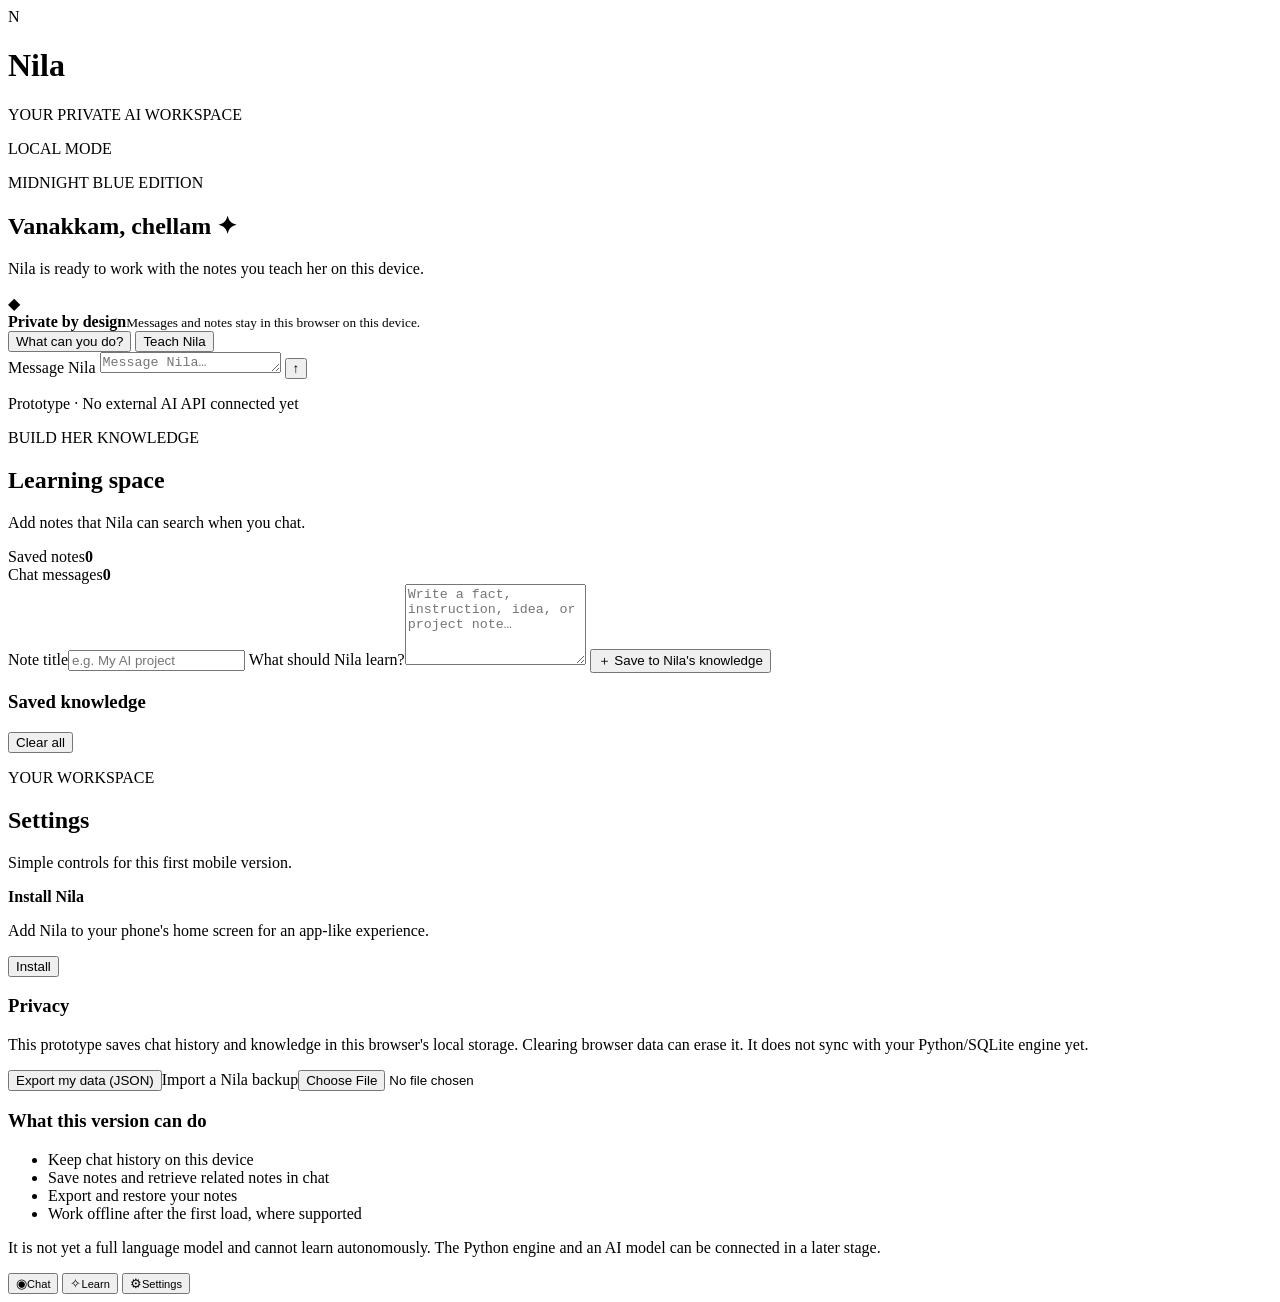
==== index.html @ b5b4643a "Add Nila mobile web app shell" ====
<!doctype html>
<html lang="en">
<head>
  <meta charset="utf-8">
  <meta name="viewport" content="width=device-width, initial-scale=1, viewport-fit=cover">
  <meta name="theme-color" content="#080d20">
  <meta name="description" content="Nila — a private, lightweight personal AI learning prototype.">
  <link rel="manifest" href="./manifest.webmanifest">
  <link rel="stylesheet" href="./styles.css">
  <title>Nila — Personal AI</title>
</head>
<body>
  <div class="app-shell">
    <header class="topbar">
      <div class="brand-mark" aria-hidden="true">N</div>
      <div class="brand-copy"><h1>Nila</h1><p>YOUR PRIVATE AI WORKSPACE</p></div>
      <span class="status"><i></i> LOCAL MODE</span>
    </header>
    <main>
      <section id="chat-view" class="view active" aria-label="Chat">
        <div class="welcome">
          <p class="eyebrow">MIDNIGHT BLUE EDITION</p>
          <h2>Vanakkam, chellam<span> ✦</span></h2>
          <p class="subcopy">Nila is ready to work with the notes you teach her on this device.</p>
          <div class="privacy-note"><span>◆</span><div><strong>Private by design</strong><small>Messages and notes stay in this browser on this device.</small></div></div>
        </div>
        <div id="messages" class="messages" aria-live="polite"></div>
        <div class="suggestions" id="suggestions">
          <button class="suggestion" data-prompt="What can you do right now?">What can you do?</button>
          <button class="suggestion" data-prompt="How do I teach you something new?">Teach Nila</button>
        </div>
        <form id="chat-form" class="composer">
          <label class="sr-only" for="chat-input">Message Nila</label>
          <textarea id="chat-input" rows="1" maxlength="3000" placeholder="Message Nila…" required></textarea>
          <button class="send-btn" type="submit" aria-label="Send message">↑</button>
        </form>
        <p class="composer-hint">Prototype · No external AI API connected yet</p>
      </section>
      <section id="learn-view" class="view" aria-label="Learning and memory">
        <div class="page-heading"><p class="eyebrow">BUILD HER KNOWLEDGE</p><h2>Learning space</h2><p class="subcopy">Add notes that Nila can search when you chat.</p></div>
        <div class="stats-grid">
          <article class="stat-card"><span>Saved notes</span><strong id="knowledge-count">0</strong></article>
          <article class="stat-card"><span>Chat messages</span><strong id="message-count">0</strong></article>
        </div>
        <form id="knowledge-form" class="panel">
          <label for="note-title">Note title</label><input id="note-title" maxlength="100" placeholder="e.g. My AI project" required>
          <label for="note-content">What should Nila learn?</label><textarea id="note-content" rows="5" maxlength="6000" placeholder="Write a fact, instruction, idea, or project note…" required></textarea>
          <button class="primary-btn" type="submit">＋ Save to Nila's knowledge</button>
        </form>
        <div class="section-row"><h3>Saved knowledge</h3><button id="clear-notes" class="text-btn" type="button">Clear all</button></div>
        <div id="knowledge-list" class="knowledge-list"></div>
      </section>
      <section id="settings-view" class="view" aria-label="Settings">
        <div class="page-heading"><p class="eyebrow">YOUR WORKSPACE</p><h2>Settings</h2><p class="subcopy">Simple controls for this first mobile version.</p></div>
        <article class="panel setting-row"><div><strong>Install Nila</strong><p>Add Nila to your phone's home screen for an app-like experience.</p></div><button id="install-btn" class="secondary-btn" type="button">Install</button></article>
        <article class="panel"><h3>Privacy</h3><p class="muted">This prototype saves chat history and knowledge in this browser's local storage. Clearing browser data can erase it. It does not sync with your Python/SQLite engine yet.</p><button id="export-btn" class="secondary-btn full" type="button">Export my data (JSON)</button><label class="import-label" for="import-file">Import a Nila backup</label><input id="import-file" type="file" accept="application/json">
        </article>
        <article class="panel"><h3>What this version can do</h3><ul class="feature-list"><li>Keep chat history on this device</li><li>Save notes and retrieve related notes in chat</li><li>Export and restore your notes</li><li>Work offline after the first load, where supported</li></ul><p class="muted">It is not yet a full language model and cannot learn autonomously. The Python engine and an AI model can be connected in a later stage.</p></article>
      </section>
    </main>
    <nav class="bottom-nav" aria-label="Main navigation">
      <button class="nav-item selected" data-view="chat-view"><span>◉</span><small>Chat</small></button>
      <button class="nav-item" data-view="learn-view"><span>✧</span><small>Learn</small></button>
      <button class="nav-item" data-view="settings-view"><span>⚙</span><small>Settings</small></button>
    </nav>
    <div id="toast" class="toast" role="status"></div>
  </div>
  <script src="./app.js" defer></script>
</body>
</html>
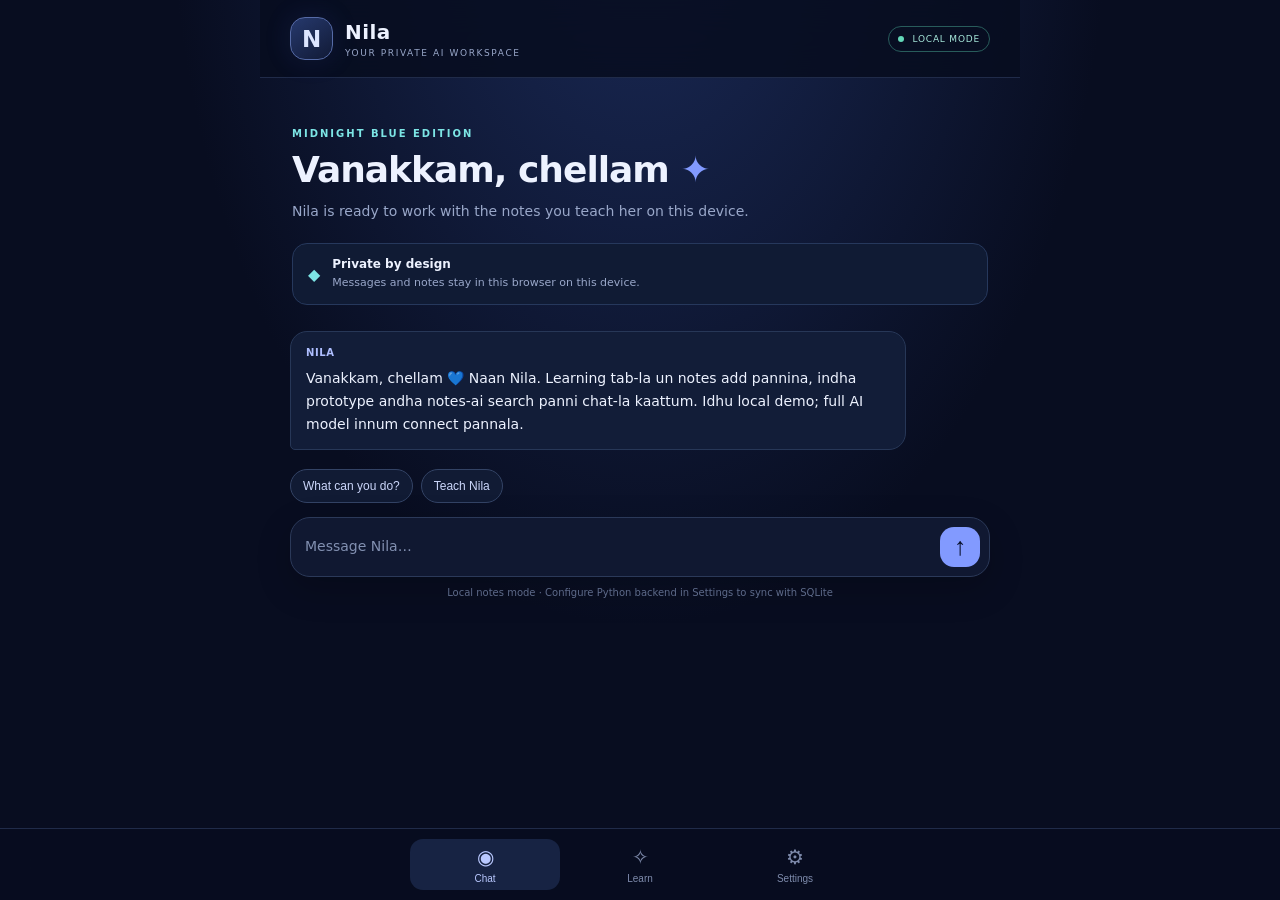
==== commit ea57d38b: "Add backend connection settings to Nila mobile app" ====
--- a/index.html
+++ b/index.html
@@ -34,7 +34,7 @@
           <textarea id="chat-input" rows="1" maxlength="3000" placeholder="Message Nila…" required></textarea>
           <button class="send-btn" type="submit" aria-label="Send message">↑</button>
         </form>
-        <p class="composer-hint">Prototype · No external AI API connected yet</p>
+        <p class="composer-hint" id="connection-hint">Local notes mode · Configure Python backend in Settings to sync with SQLite</p>
       </section>
       <section id="learn-view" class="view" aria-label="Learning and memory">
         <div class="page-heading"><p class="eyebrow">BUILD HER KNOWLEDGE</p><h2>Learning space</h2><p class="subcopy">Add notes that Nila can search when you chat.</p></div>
@@ -53,9 +53,17 @@
       <section id="settings-view" class="view" aria-label="Settings">
         <div class="page-heading"><p class="eyebrow">YOUR WORKSPACE</p><h2>Settings</h2><p class="subcopy">Simple controls for this first mobile version.</p></div>
         <article class="panel setting-row"><div><strong>Install Nila</strong><p>Add Nila to your phone's home screen for an app-like experience.</p></div><button id="install-btn" class="secondary-btn" type="button">Install</button></article>
-        <article class="panel"><h3>Privacy</h3><p class="muted">This prototype saves chat history and knowledge in this browser's local storage. Clearing browser data can erase it. It does not sync with your Python/SQLite engine yet.</p><button id="export-btn" class="secondary-btn full" type="button">Export my data (JSON)</button><label class="import-label" for="import-file">Import a Nila backup</label><input id="import-file" type="file" accept="application/json">
+        <form id="api-form" class="panel">
+          <h3>Python backend connection</h3><p class="muted">Connect this phone app to Nila's Python + SQLite engine hosted on a backend service.</p>
+          <label for="api-url">Backend HTTPS URL</label><input id="api-url" type="url" placeholder="https://your-nila-service.onrender.com" autocomplete="url">
+          <label for="api-token">Private access token</label><input id="api-token" type="password" maxlength="300" placeholder="Paste Render NILA_API_TOKEN" autocomplete="off">
+          <button class="primary-btn" type="submit">Save &amp; test connection</button>
+          <p id="api-status" class="muted" role="status">Not connected. Local mode is active.</p>
+          <p class="muted">Token is saved in this browser on this phone. Don't use this on a shared device or share the token. Never put it in GitHub code.</p>
+        </form>
+        <article class="panel"><h3>Privacy</h3><p class="muted">Chat history stays in this browser. Notes are local unless the Python backend is connected; when connected, newly added notes are also sent to its SQLite database.</p><button id="export-btn" class="secondary-btn full" type="button">Export my data (JSON)</button><label class="import-label" for="import-file">Import a Nila backup</label><input id="import-file" type="file" accept="application/json">
         </article>
-        <article class="panel"><h3>What this version can do</h3><ul class="feature-list"><li>Keep chat history on this device</li><li>Save notes and retrieve related notes in chat</li><li>Export and restore your notes</li><li>Work offline after the first load, where supported</li></ul><p class="muted">It is not yet a full language model and cannot learn autonomously. The Python engine and an AI model can be connected in a later stage.</p></article>
+        <article class="panel"><h3>What this version can do</h3><ul class="feature-list"><li>Keep chat history on this device</li><li>Save notes and retrieve related notes in chat</li><li>Export and restore your notes</li><li>Work offline after the first load, where supported</li><li>Optionally connect to the Python/SQLite retrieval backend</li></ul><p class="muted">This is still a retrieval-based foundation, not a full language model or autonomous learner. No external AI model is connected.</p></article>
       </section>
     </main>
     <nav class="bottom-nav" aria-label="Main navigation">
--- a/styles.css
+++ b/styles.css
@@ -0,0 +1 @@
+:root{color-scheme:dark;--bg:#080d20;--surface:#101831;--surface2:#151f3d;--line:#273454;--text:#edf2ff;--muted:#99a7c9;--blue:#829aff;--cyan:#7ce5e5;--radius:20px;font-family:Inter,ui-sans-serif,system-ui,-apple-system,BlinkMacSystemFont,"Segoe UI",sans-serif}*{box-sizing:border-box}body{margin:0;background:radial-gradient(ellipse at 50% -15%,#1b2b59 0,transparent 52%),var(--bg);color:var(--text);min-height:100dvh}.app-shell{max-width:760px;margin:0 auto;min-height:100dvh;padding-bottom:calc(82px + env(safe-area-inset-bottom))}.topbar{height:78px;display:flex;align-items:center;gap:12px;padding:14px 20px;border-bottom:1px solid #202b49;background:#080d20dd;position:sticky;top:0;z-index:4;backdrop-filter:blur(18px)}.brand-mark{width:43px;height:43px;display:grid;place-items:center;border:1px solid #566ba7;border-radius:15px;background:linear-gradient(145deg,#26396d,#111a36);font-size:23px;font-weight:800;color:#dce5ff;box-shadow:0 0 28px #526ad022}.brand-copy{flex:1}.brand-copy h1{font-size:20px;margin:0;letter-spacing:.4px}.brand-copy p{font-size:9px;letter-spacing:1.6px;color:var(--muted);margin:4px 0 0}.status{font-size:9px;letter-spacing:.8px;color:#a7e8db;border:1px solid #285c5b;border-radius:99px;padding:7px 9px}.status i{display:inline-block;width:6px;height:6px;border-radius:50%;background:#64d8b9;margin-right:5px}.view{display:none;padding:24px 18px 16px}.view.active{display:block}.welcome{padding:8px 2px 16px}.eyebrow{font-size:10px;letter-spacing:2px;color:var(--cyan);font-weight:700;margin:0 0 10px}.welcome h2,.page-heading h2{font-size:clamp(27px,7vw,36px);letter-spacing:-1px;margin:0 0 10px}.welcome h2 span{color:var(--blue)}.subcopy{color:var(--muted);font-size:14px;line-height:1.65;margin:0;max-width:540px}.privacy-note{display:flex;align-items:center;gap:12px;padding:13px 15px;background:#101b34;border:1px solid #26385c;border-radius:15px;margin-top:20px}.privacy-note>span{color:var(--cyan);font-size:16px}.privacy-note strong,.privacy-note small{display:block}.privacy-note strong{font-size:12px}.privacy-note small{font-size:11px;color:var(--muted);margin-top:4px;line-height:1.45}.messages{display:flex;flex-direction:column;gap:13px;padding:10px 0 15px}.message{max-width:88%;padding:13px 15px;border-radius:17px;font-size:14px;line-height:1.65;white-space:pre-wrap;overflow-wrap:anywhere}.message.assistant{align-self:flex-start;background:#121d38;border:1px solid #273757;border-bottom-left-radius:5px}.message.user{align-self:flex-end;background:linear-gradient(135deg,#354d8d,#253965);border:1px solid #4d649e;border-bottom-right-radius:5px}.message .who{display:block;font-size:10px;letter-spacing:.6px;font-weight:700;color:#aebeff;margin-bottom:5px}.message.user .who{color:#dbe4ff}.suggestions{display:flex;flex-wrap:wrap;gap:8px;margin:4px 0 14px}.suggestion,.secondary-btn{border:1px solid #334365;background:#111b34;color:#cbd6fa;border-radius:99px;padding:9px 12px;font-size:12px}.composer{position:sticky;bottom:calc(72px + env(safe-area-inset-bottom));display:flex;align-items:flex-end;gap:9px;padding:9px;background:#101831;border:1px solid #2b3959;border-radius:20px;box-shadow:0 12px 35px #0003}.composer textarea{flex:1;resize:none;max-height:140px;min-height:38px;border:0;outline:0;background:transparent;color:var(--text);padding:9px 5px;font:inherit;font-size:14px}.composer textarea::placeholder{color:#8290b1}.send-btn{width:40px;height:40px;flex-shrink:0;border:0;border-radius:14px;background:var(--blue);color:#08102a;font-size:25px;font-weight:700}.composer-hint{text-align:center;color:#667496;font-size:10px;margin:10px 0 0}.bottom-nav{position:fixed;z-index:5;bottom:0;left:0;right:0;display:flex;justify-content:center;gap:5px;padding:10px 16px calc(10px + env(safe-area-inset-bottom));background:#080d20ed;border-top:1px solid #202b49;backdrop-filter:blur(18px)}.nav-item{width:min(30%,150px);display:flex;flex-direction:column;align-items:center;gap:4px;border:0;background:transparent;color:#7e8bac;padding:6px;border-radius:13px}.nav-item span{font-size:20px}.nav-item small{font-size:10px}.nav-item.selected{background:#172343;color:#b9c8ff}.page-heading{margin:5px 0 22px}.stats-grid{display:grid;grid-template-columns:1fr 1fr;gap:11px;margin-bottom:15px}.stat-card,.panel{background:linear-gradient(145deg,#121d39,#0e162d);border:1px solid #273454;border-radius:var(--radius);padding:17px;margin-bottom:13px}.stat-card span{display:block;color:var(--muted);font-size:12px}.stat-card strong{display:block;font-size:29px;margin-top:8px}.panel label,.import-label{display:block;color:#c9d4f4;font-size:12px;font-weight:600;margin:12px 0 7px}.panel input:not([type=file]),.panel textarea{width:100%;border:1px solid #304064;background:#090f22;color:var(--text);padding:12px;border-radius:12px;font:inherit;font-size:14px;outline:none}.panel input:focus,.panel textarea:focus{border-color:var(--blue)}.primary-btn{width:100%;border:0;border-radius:12px;padding:13px;background:var(--blue);color:#09112a;font-weight:750;margin-top:13px}.section-row{display:flex;align-items:center;justify-content:space-between;margin:22px 2px 10px}.section-row h3,.panel h3{font-size:15px;margin:0}.text-btn{border:0;background:transparent;color:#9eb0ff;font-size:12px}.knowledge-card{background:#111a32;border:1px solid #263452;border-radius:15px;padding:14px;margin-bottom:9px}.knowledge-card h4{font-size:13px;margin:0 0 7px}.knowledge-card p{font-size:12px;line-height:1.6;color:#aab7d7;white-space:pre-wrap;overflow-wrap:anywhere;margin:0}.knowledge-card button{margin-top:10px;color:#f3a6b7;border:0;background:transparent;padding:0;font-size:11px}.empty{padding:22px;text-align:center;color:#7e8bad;border:1px dashed #2b3959;border-radius:15px;font-size:12px}.setting-row{display:flex;gap:15px;align-items:center;justify-content:space-between}.setting-row p,.muted{color:var(--muted);font-size:12px;line-height:1.7}.setting-row p{margin:7px 0 0}.secondary-btn{white-space:nowrap;cursor:pointer}.secondary-btn.full{width:100%;margin-top:8px}.feature-list{color:#bdc9e8;font-size:12px;line-height:2;padding-left:20px}.sr-only{position:absolute;width:1px;height:1px;padding:0;margin:-1px;overflow:hidden;clip:rect(0,0,0,0);white-space:nowrap;border:0}.toast{position:fixed;bottom:calc(92px + env(safe-area-inset-bottom));left:50%;transform:translate(-50%,12px);opacity:0;pointer-events:none;background:#dce5ff;color:#101831;padding:10px 15px;border-radius:99px;font-size:12px;z-index:10;transition:.2s;max-width:90%;text-align:center}.toast.show{opacity:1;transform:translate(-50%,0)}#import-file{width:100%;font-size:11px;color:var(--muted)}@media(min-width:600px){.view{padding:32px 30px}.topbar{padding-inline:30px}.welcome{padding-top:18px}.composer{bottom:90px}.messages{min-height:100px}}
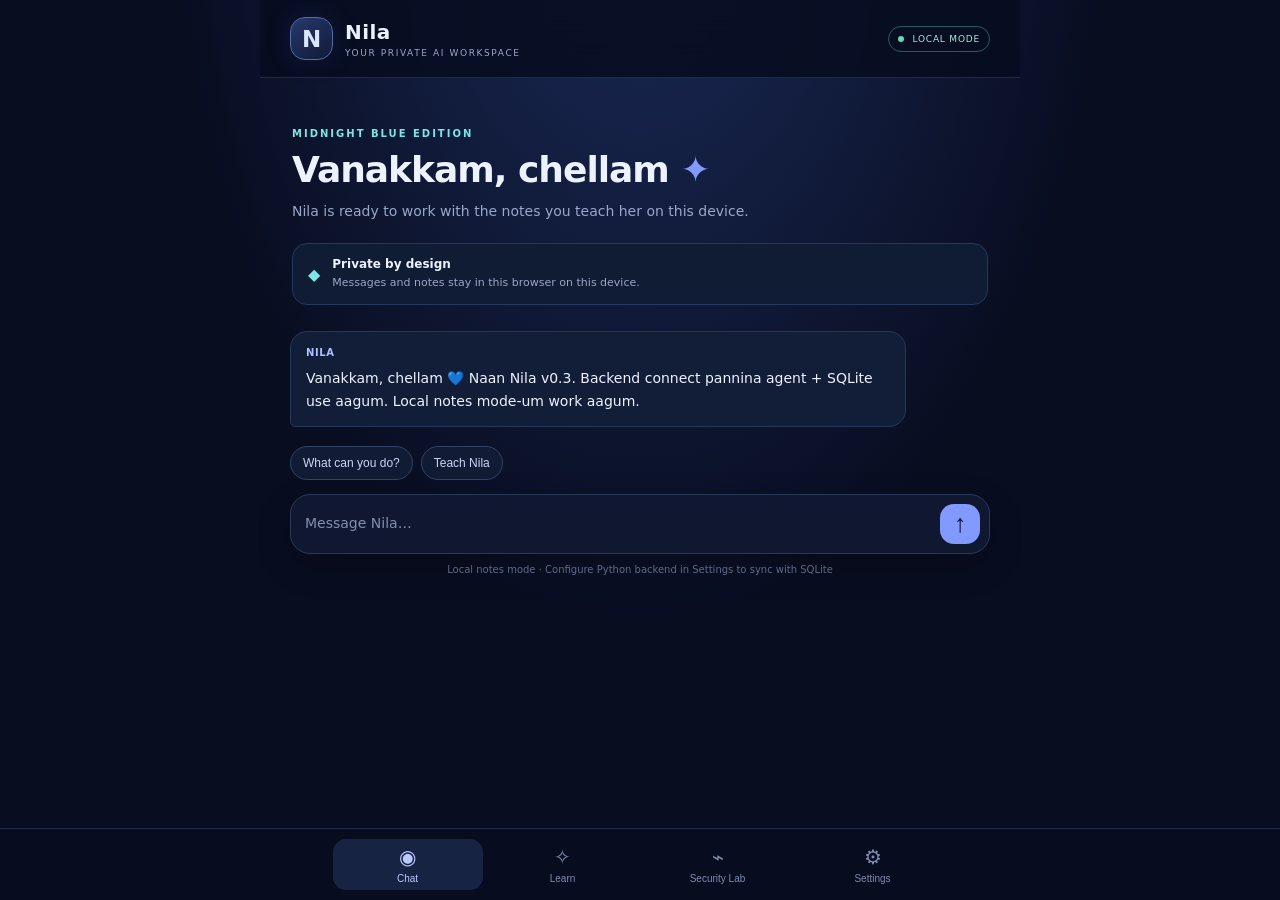
==== commit 7463f4cb: "Add ethical security lab view" ====
--- a/index.html
+++ b/index.html
@@ -16,6 +16,14 @@
       <div class="brand-copy"><h1>Nila</h1><p>YOUR PRIVATE AI WORKSPACE</p></div>
       <span class="status"><i></i> LOCAL MODE</span>
     </header>
+    <div id="update-banner" class="update-banner" hidden role="status" aria-live="polite">
+      <div class="update-copy">
+        <strong>Nila update available 💙</strong>
+        <p id="update-copy">A new version is ready.</p>
+      </div>
+      <button id="update-btn" class="primary-btn update-btn" type="button">Download update</button>
+      <button id="dismiss-update" class="text-btn update-dismiss" type="button" aria-label="Dismiss update">Not now</button>
+    </div>
     <main>
       <section id="chat-view" class="view active" aria-label="Chat">
         <div class="welcome">
@@ -50,6 +58,33 @@
         <div class="section-row"><h3>Saved knowledge</h3><button id="clear-notes" class="text-btn" type="button">Clear all</button></div>
         <div id="knowledge-list" class="knowledge-list"></div>
       </section>
+      <section id="security-view" class="view" aria-label="Ethical security lab">
+        <div class="page-heading"><p class="eyebrow">AUTHORIZED SECURITY RESEARCH</p><h2>Security Lab</h2><p class="subcopy">Learn advanced bug-hunting methodology and build a repeatable checklist for systems you own or are explicitly authorized to test.</p></div>
+        <article class="panel security-warning"><strong>Scope first, always</strong><p class="muted">This lab does not scan or send requests to the URL you enter. It creates a local testing plan only. Test only assets covered by written permission and the agreed scope.</p></article>
+        <form id="security-scope-form" class="panel">
+          <h3>Define your authorized target</h3>
+          <label for="security-target">Target URL or project name</label><input id="security-target" type="text" maxlength="300" placeholder="https://staging.example.com or My local lab" required>
+          <label for="security-scope">Permission / scope notes</label><textarea id="security-scope" rows="3" maxlength="1200" placeholder="I own this app; staging host only; no production data; testing window…"></textarea>
+          <label class="scope-check"><input id="security-authorized" type="checkbox" required> I own this target or have explicit permission to test it.</label>
+          <label class="scope-check"><input id="security-safe-mode" type="checkbox" checked> Keep this as a non-invasive checklist; no network requests or exploit execution.</label>
+          <button class="primary-btn" type="submit">Create testing checklist</button>
+          <p class="muted" id="security-scope-status" role="status">No target checklist created yet.</p>
+        </form>
+        <div class="section-row"><h3>Choose review areas</h3><span class="muted">OWASP-aligned</span></div>
+        <div id="security-topics" class="security-topics">
+          <label class="security-topic"><input type="checkbox" value="surface" checked><span><strong>Attack-surface inventory</strong><small>Hosts, routes, APIs, exposed files, technology inventory</small></span></label>
+          <label class="security-topic"><input type="checkbox" value="auth" checked><span><strong>Authentication &amp; sessions</strong><small>MFA, reset flows, cookies, session expiry, logout</small></span></label>
+          <label class="security-topic"><input type="checkbox" value="access" checked><span><strong>Authorization / IDOR</strong><small>Role matrix, object ownership, tenant isolation</small></span></label>
+          <label class="security-topic"><input type="checkbox" value="input" checked><span><strong>Input handling</strong><small>Validation, output encoding, injection-resistant design</small></span></label>
+          <label class="security-topic"><input type="checkbox" value="config" checked><span><strong>Configuration &amp; secrets</strong><small>Headers, TLS, debug mode, secret exposure</small></span></label>
+          <label class="security-topic"><input type="checkbox" value="api" checked><span><strong>API &amp; business logic</strong><small>Rate limits, schema validation, workflow abuse cases</small></span></label>
+          <label class="security-topic"><input type="checkbox" value="deps" checked><span><strong>Dependencies &amp; source review</strong><small>Known vulnerable packages, unsafe patterns, code review</small></span></label>
+          <label class="security-topic"><input type="checkbox" value="ai"><span><strong>AI / LLM application security</strong><small>Prompt injection, tool permissions, data leakage, evals</small></span></label>
+        </div>
+        <div class="section-row"><h3>Generated checklist</h3><button id="security-export" class="text-btn" type="button">Export report</button></div>
+        <div id="security-checklist" class="security-checklist"><div class="empty">Create a scoped checklist to start.</div></div>
+        <article class="panel"><h3>Learning path</h3><ol class="security-learning"><li>Threat model: assets, trust boundaries, entry points and impact.</li><li>Review source and dependencies before dynamic testing.</li><li>Test one hypothesis at a time in staging with test accounts and synthetic data.</li><li>Record evidence, impact, reproducible steps and remediation.</li><li>Retest the fix and add a regression test.</li></ol><p class="muted">Reference: <a href="https://owasp.org/projects/web-security-testing-guide" target="_blank" rel="noopener noreferrer">OWASP Web Security Testing Guide</a>.</p></article>
+      </section>
       <section id="settings-view" class="view" aria-label="Settings">
         <div class="page-heading"><p class="eyebrow">YOUR WORKSPACE</p><h2>Settings</h2><p class="subcopy">Simple controls for this first mobile version.</p></div>
         <article class="panel setting-row"><div><strong>Install Nila</strong><p>Add Nila to your phone's home screen for an app-like experience.</p></div><button id="install-btn" class="secondary-btn" type="button">Install</button></article>
@@ -69,10 +104,12 @@
     <nav class="bottom-nav" aria-label="Main navigation">
       <button class="nav-item selected" data-view="chat-view"><span>◉</span><small>Chat</small></button>
       <button class="nav-item" data-view="learn-view"><span>✧</span><small>Learn</small></button>
+      <button class="nav-item" data-view="security-view"><span>⌁</span><small>Security Lab</small></button>
       <button class="nav-item" data-view="settings-view"><span>⚙</span><small>Settings</small></button>
     </nav>
     <div id="toast" class="toast" role="status"></div>
   </div>
   <script src="./app.js" defer></script>
+  <script src="./security-lab.js" defer></script>
 </body>
 </html>
--- a/styles.css
+++ b/styles.css
@@ -1 +1,2 @@
-:root{color-scheme:dark;--bg:#080d20;--surface:#101831;--surface2:#151f3d;--line:#273454;--text:#edf2ff;--muted:#99a7c9;--blue:#829aff;--cyan:#7ce5e5;--radius:20px;font-family:Inter,ui-sans-serif,system-ui,-apple-system,BlinkMacSystemFont,"Segoe UI",sans-serif}*{box-sizing:border-box}body{margin:0;background:radial-gradient(ellipse at 50% -15%,#1b2b59 0,transparent 52%),var(--bg);color:var(--text);min-height:100dvh}.app-shell{max-width:760px;margin:0 auto;min-height:100dvh;padding-bottom:calc(82px + env(safe-area-inset-bottom))}.topbar{height:78px;display:flex;align-items:center;gap:12px;padding:14px 20px;border-bottom:1px solid #202b49;background:#080d20dd;position:sticky;top:0;z-index:4;backdrop-filter:blur(18px)}.brand-mark{width:43px;height:43px;display:grid;place-items:center;border:1px solid #566ba7;border-radius:15px;background:linear-gradient(145deg,#26396d,#111a36);font-size:23px;font-weight:800;color:#dce5ff;box-shadow:0 0 28px #526ad022}.brand-copy{flex:1}.brand-copy h1{font-size:20px;margin:0;letter-spacing:.4px}.brand-copy p{font-size:9px;letter-spacing:1.6px;color:var(--muted);margin:4px 0 0}.status{font-size:9px;letter-spacing:.8px;color:#a7e8db;border:1px solid #285c5b;border-radius:99px;padding:7px 9px}.status i{display:inline-block;width:6px;height:6px;border-radius:50%;background:#64d8b9;margin-right:5px}.view{display:none;padding:24px 18px 16px}.view.active{display:block}.welcome{padding:8px 2px 16px}.eyebrow{font-size:10px;letter-spacing:2px;color:var(--cyan);font-weight:700;margin:0 0 10px}.welcome h2,.page-heading h2{font-size:clamp(27px,7vw,36px);letter-spacing:-1px;margin:0 0 10px}.welcome h2 span{color:var(--blue)}.subcopy{color:var(--muted);font-size:14px;line-height:1.65;margin:0;max-width:540px}.privacy-note{display:flex;align-items:center;gap:12px;padding:13px 15px;background:#101b34;border:1px solid #26385c;border-radius:15px;margin-top:20px}.privacy-note>span{color:var(--cyan);font-size:16px}.privacy-note strong,.privacy-note small{display:block}.privacy-note strong{font-size:12px}.privacy-note small{font-size:11px;color:var(--muted);margin-top:4px;line-height:1.45}.messages{display:flex;flex-direction:column;gap:13px;padding:10px 0 15px}.message{max-width:88%;padding:13px 15px;border-radius:17px;font-size:14px;line-height:1.65;white-space:pre-wrap;overflow-wrap:anywhere}.message.assistant{align-self:flex-start;background:#121d38;border:1px solid #273757;border-bottom-left-radius:5px}.message.user{align-self:flex-end;background:linear-gradient(135deg,#354d8d,#253965);border:1px solid #4d649e;border-bottom-right-radius:5px}.message .who{display:block;font-size:10px;letter-spacing:.6px;font-weight:700;color:#aebeff;margin-bottom:5px}.message.user .who{color:#dbe4ff}.suggestions{display:flex;flex-wrap:wrap;gap:8px;margin:4px 0 14px}.suggestion,.secondary-btn{border:1px solid #334365;background:#111b34;color:#cbd6fa;border-radius:99px;padding:9px 12px;font-size:12px}.composer{position:sticky;bottom:calc(72px + env(safe-area-inset-bottom));display:flex;align-items:flex-end;gap:9px;padding:9px;background:#101831;border:1px solid #2b3959;border-radius:20px;box-shadow:0 12px 35px #0003}.composer textarea{flex:1;resize:none;max-height:140px;min-height:38px;border:0;outline:0;background:transparent;color:var(--text);padding:9px 5px;font:inherit;font-size:14px}.composer textarea::placeholder{color:#8290b1}.send-btn{width:40px;height:40px;flex-shrink:0;border:0;border-radius:14px;background:var(--blue);color:#08102a;font-size:25px;font-weight:700}.composer-hint{text-align:center;color:#667496;font-size:10px;margin:10px 0 0}.bottom-nav{position:fixed;z-index:5;bottom:0;left:0;right:0;display:flex;justify-content:center;gap:5px;padding:10px 16px calc(10px + env(safe-area-inset-bottom));background:#080d20ed;border-top:1px solid #202b49;backdrop-filter:blur(18px)}.nav-item{width:min(30%,150px);display:flex;flex-direction:column;align-items:center;gap:4px;border:0;background:transparent;color:#7e8bac;padding:6px;border-radius:13px}.nav-item span{font-size:20px}.nav-item small{font-size:10px}.nav-item.selected{background:#172343;color:#b9c8ff}.page-heading{margin:5px 0 22px}.stats-grid{display:grid;grid-template-columns:1fr 1fr;gap:11px;margin-bottom:15px}.stat-card,.panel{background:linear-gradient(145deg,#121d39,#0e162d);border:1px solid #273454;border-radius:var(--radius);padding:17px;margin-bottom:13px}.stat-card span{display:block;color:var(--muted);font-size:12px}.stat-card strong{display:block;font-size:29px;margin-top:8px}.panel label,.import-label{display:block;color:#c9d4f4;font-size:12px;font-weight:600;margin:12px 0 7px}.panel input:not([type=file]),.panel textarea{width:100%;border:1px solid #304064;background:#090f22;color:var(--text);padding:12px;border-radius:12px;font:inherit;font-size:14px;outline:none}.panel input:focus,.panel textarea:focus{border-color:var(--blue)}.primary-btn{width:100%;border:0;border-radius:12px;padding:13px;background:var(--blue);color:#09112a;font-weight:750;margin-top:13px}.section-row{display:flex;align-items:center;justify-content:space-between;margin:22px 2px 10px}.section-row h3,.panel h3{font-size:15px;margin:0}.text-btn{border:0;background:transparent;color:#9eb0ff;font-size:12px}.knowledge-card{background:#111a32;border:1px solid #263452;border-radius:15px;padding:14px;margin-bottom:9px}.knowledge-card h4{font-size:13px;margin:0 0 7px}.knowledge-card p{font-size:12px;line-height:1.6;color:#aab7d7;white-space:pre-wrap;overflow-wrap:anywhere;margin:0}.knowledge-card button{margin-top:10px;color:#f3a6b7;border:0;background:transparent;padding:0;font-size:11px}.empty{padding:22px;text-align:center;color:#7e8bad;border:1px dashed #2b3959;border-radius:15px;font-size:12px}.setting-row{display:flex;gap:15px;align-items:center;justify-content:space-between}.setting-row p,.muted{color:var(--muted);font-size:12px;line-height:1.7}.setting-row p{margin:7px 0 0}.secondary-btn{white-space:nowrap;cursor:pointer}.secondary-btn.full{width:100%;margin-top:8px}.feature-list{color:#bdc9e8;font-size:12px;line-height:2;padding-left:20px}.sr-only{position:absolute;width:1px;height:1px;padding:0;margin:-1px;overflow:hidden;clip:rect(0,0,0,0);white-space:nowrap;border:0}.toast{position:fixed;bottom:calc(92px + env(safe-area-inset-bottom));left:50%;transform:translate(-50%,12px);opacity:0;pointer-events:none;background:#dce5ff;color:#101831;padding:10px 15px;border-radius:99px;font-size:12px;z-index:10;transition:.2s;max-width:90%;text-align:center}.toast.show{opacity:1;transform:translate(-50%,0)}#import-file{width:100%;font-size:11px;color:var(--muted)}@media(min-width:600px){.view{padding:32px 30px}.topbar{padding-inline:30px}.welcome{padding-top:18px}.composer{bottom:90px}.messages{min-height:100px}}+:root{color-scheme:dark;--bg:#080d20;--surface:#101831;--surface2:#151f3d;--line:#273454;--text:#edf2ff;--muted:#99a7c9;--blue:#829aff;--cyan:#7ce5e5;--radius:20px;font-family:Inter,ui-sans-serif,system-ui,-apple-system,BlinkMacSystemFont,"Segoe UI",sans-serif}*{box-sizing:border-box}body{margin:0;background:radial-gradient(ellipse at 50% -15%,#1b2b59 0,transparent 52%),var(--bg);color:var(--text);min-height:100dvh}.app-shell{max-width:760px;margin:0 auto;min-height:100dvh;padding-bottom:calc(82px + env(safe-area-inset-bottom))}.topbar{height:78px;display:flex;align-items:center;gap:12px;padding:14px 20px;border-bottom:1px solid #202b49;background:#080d20dd;position:sticky;top:0;z-index:4;backdrop-filter:blur(18px)}.brand-mark{width:43px;height:43px;display:grid;place-items:center;border:1px solid #566ba7;border-radius:15px;background:linear-gradient(145deg,#26396d,#111a36);font-size:23px;font-weight:800;color:#dce5ff;box-shadow:0 0 28px #526ad022}.brand-copy{flex:1}.brand-copy h1{font-size:20px;margin:0;letter-spacing:.4px}.brand-copy p{font-size:9px;letter-spacing:1.6px;color:var(--muted);margin:4px 0 0}.status{font-size:9px;letter-spacing:.8px;color:#a7e8db;border:1px solid #285c5b;border-radius:99px;padding:7px 9px}.status i{display:inline-block;width:6px;height:6px;border-radius:50%;background:#64d8b9;margin-right:5px}.view{display:none;padding:24px 18px 16px}.view.active{display:block}.welcome{padding:8px 2px 16px}.eyebrow{font-size:10px;letter-spacing:2px;color:var(--cyan);font-weight:700;margin:0 0 10px}.welcome h2,.page-heading h2{font-size:clamp(27px,7vw,36px);letter-spacing:-1px;margin:0 0 10px}.welcome h2 span{color:var(--blue)}.subcopy{color:var(--muted);font-size:14px;line-height:1.65;margin:0;max-width:540px}.privacy-note{display:flex;align-items:center;gap:12px;padding:13px 15px;background:#101b34;border:1px solid #26385c;border-radius:15px;margin-top:20px}.privacy-note>span{color:var(--cyan);font-size:16px}.privacy-note strong,.privacy-note small{display:block}.privacy-note strong{font-size:12px}.privacy-note small{font-size:11px;color:var(--muted);margin-top:4px;line-height:1.45}.messages{display:flex;flex-direction:column;gap:13px;padding:10px 0 15px}.message{max-width:88%;padding:13px 15px;border-radius:17px;font-size:14px;line-height:1.65;white-space:pre-wrap;overflow-wrap:anywhere}.message.assistant{align-self:flex-start;background:#121d38;border:1px solid #273757;border-bottom-left-radius:5px}.message.user{align-self:flex-end;background:linear-gradient(135deg,#354d8d,#253965);border:1px solid #4d649e;border-bottom-right-radius:5px}.message .who{display:block;font-size:10px;letter-spacing:.6px;font-weight:700;color:#aebeff;margin-bottom:5px}.message.user .who{color:#dbe4ff}.suggestions{display:flex;flex-wrap:wrap;gap:8px;margin:4px 0 14px}.suggestion,.secondary-btn{border:1px solid #334365;background:#111b34;color:#cbd6fa;border-radius:99px;padding:9px 12px;font-size:12px}.composer{position:sticky;bottom:calc(72px + env(safe-area-inset-bottom));display:flex;align-items:flex-end;gap:9px;padding:9px;background:#101831;border:1px solid #2b3959;border-radius:20px;box-shadow:0 12px 35px #0003}.composer textarea{flex:1;resize:none;max-height:140px;min-height:38px;border:0;outline:0;background:transparent;color:var(--text);padding:9px 5px;font:inherit;font-size:14px}.composer textarea::placeholder{color:#8290b1}.send-btn{width:40px;height:40px;flex-shrink:0;border:0;border-radius:14px;background:var(--blue);color:#08102a;font-size:25px;font-weight:700}.composer-hint{text-align:center;color:#667496;font-size:10px;margin:10px 0 0}.bottom-nav{position:fixed;z-index:5;bottom:0;left:0;right:0;display:flex;justify-content:center;gap:5px;padding:10px 16px calc(10px + env(safe-area-inset-bottom));background:#080d20ed;border-top:1px solid #202b49;backdrop-filter:blur(18px)}.nav-item{width:min(30%,150px);display:flex;flex-direction:column;align-items:center;gap:4px;border:0;background:transparent;color:#7e8bac;padding:6px;border-radius:13px}.nav-item span{font-size:20px}.nav-item small{font-size:10px}.nav-item.selected{background:#172343;color:#b9c8ff}.page-heading{margin:5px 0 22px}.stats-grid{display:grid;grid-template-columns:1fr 1fr;gap:11px;margin-bottom:15px}.stat-card,.panel{background:linear-gradient(145deg,#121d39,#0e162d);border:1px solid #273454;border-radius:var(--radius);padding:17px;margin-bottom:13px}.stat-card span{display:block;color:var(--muted);font-size:12px}.stat-card strong{display:block;font-size:29px;margin-top:8px}.panel label,.import-label{display:block;color:#c9d4f4;font-size:12px;font-weight:600;margin:12px 0 7px}.panel input:not([type=file]),.panel textarea{width:100%;border:1px solid #304064;background:#090f22;color:var(--text);padding:12px;border-radius:12px;font:inherit;font-size:14px;outline:none}.panel input:focus,.panel textarea:focus{border-color:var(--blue)}.primary-btn{width:100%;border:0;border-radius:12px;padding:13px;background:var(--blue);color:#09112a;font-weight:750;margin-top:13px}.section-row{display:flex;align-items:center;justify-content:space-between;margin:22px 2px 10px}.section-row h3,.panel h3{font-size:15px;margin:0}.text-btn{border:0;background:transparent;color:#9eb0ff;font-size:12px}.knowledge-card{background:#111a32;border:1px solid #263452;border-radius:15px;padding:14px;margin-bottom:9px}.knowledge-card h4{font-size:13px;margin:0 0 7px}.knowledge-card p{font-size:12px;line-height:1.6;color:#aab7d7;white-space:pre-wrap;overflow-wrap:anywhere;margin:0}.knowledge-card button{margin-top:10px;color:#f3a6b7;border:0;background:transparent;padding:0;font-size:11px}.empty{padding:22px;text-align:center;color:#7e8bad;border:1px dashed #2b3959;border-radius:15px;font-size:12px}.setting-row{display:flex;gap:15px;align-items:center;justify-content:space-between}.setting-row p,.muted{color:var(--muted);font-size:12px;line-height:1.7}.setting-row p{margin:7px 0 0}.secondary-btn{white-space:nowrap;cursor:pointer}.secondary-btn.full{width:100%;margin-top:8px}.feature-list{color:#bdc9e8;font-size:12px;line-height:2;padding-left:20px}.sr-only{position:absolute;width:1px;height:1px;padding:0;margin:-1px;overflow:hidden;clip:rect(0,0,0,0);white-space:nowrap;border:0}.toast{position:fixed;bottom:calc(92px + env(safe-area-inset-bottom));left:50%;transform:translate(-50%,12px);opacity:0;pointer-events:none;background:#dce5ff;color:#101831;padding:10px 15px;border-radius:99px;font-size:12px;z-index:10;transition:.2s;max-width:90%;text-align:center}.toast.show{opacity:1;transform:translate(-50%,0)}#import-file{width:100%;font-size:11px;color:var(--muted)}@media(min-width:600px){.view{padding:32px 30px}.topbar{padding-inline:30px}.welcome{padding-top:18px}.composer{bottom:90px}.messages{min-height:100px}}
+.update-banner{position:relative;margin:12px 16px 0;padding:14px;background:linear-gradient(145deg,#1b2b52,#111b34);border:1px solid #7187d9;border-radius:16px;box-shadow:0 8px 24px #0003}.update-banner[hidden]{display:none}.update-copy strong{font-size:14px}.update-copy p{font-size:12px;line-height:1.5;color:var(--muted);margin:6px 0 10px}.update-btn{margin-top:0}.update-dismiss{display:block;margin:8px auto 0;padding:6px 12px}
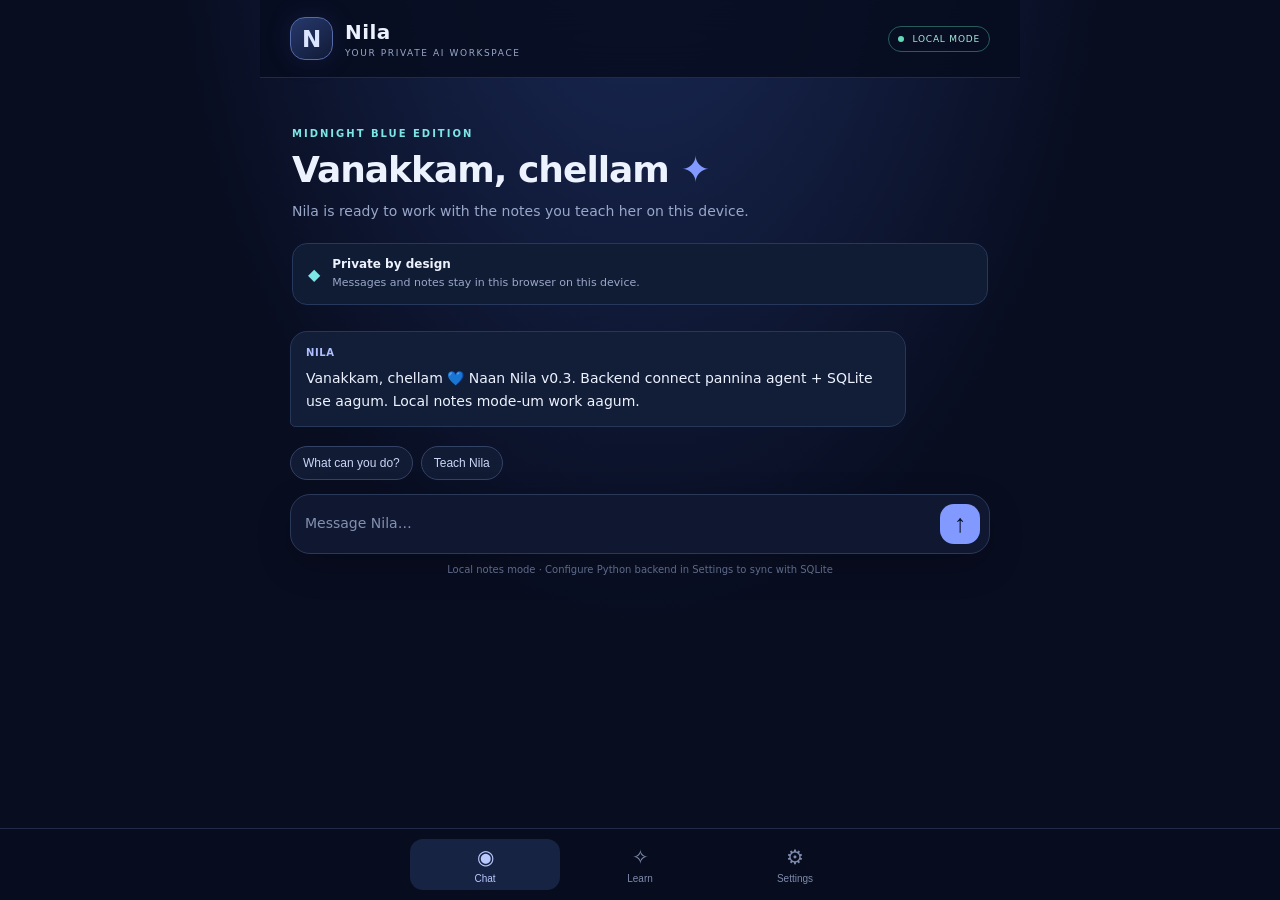
==== commit 56168254: "Add AI provider status panel to mobile settings" ====
--- a/index.html
+++ b/index.html
@@ -58,36 +58,16 @@
         <div class="section-row"><h3>Saved knowledge</h3><button id="clear-notes" class="text-btn" type="button">Clear all</button></div>
         <div id="knowledge-list" class="knowledge-list"></div>
       </section>
-      <section id="security-view" class="view" aria-label="Ethical security lab">
-        <div class="page-heading"><p class="eyebrow">AUTHORIZED SECURITY RESEARCH</p><h2>Security Lab</h2><p class="subcopy">Learn advanced bug-hunting methodology and build a repeatable checklist for systems you own or are explicitly authorized to test.</p></div>
-        <article class="panel security-warning"><strong>Scope first, always</strong><p class="muted">This lab does not scan or send requests to the URL you enter. It creates a local testing plan only. Test only assets covered by written permission and the agreed scope.</p></article>
-        <form id="security-scope-form" class="panel">
-          <h3>Define your authorized target</h3>
-          <label for="security-target">Target URL or project name</label><input id="security-target" type="text" maxlength="300" placeholder="https://staging.example.com or My local lab" required>
-          <label for="security-scope">Permission / scope notes</label><textarea id="security-scope" rows="3" maxlength="1200" placeholder="I own this app; staging host only; no production data; testing window…"></textarea>
-          <label class="scope-check"><input id="security-authorized" type="checkbox" required> I own this target or have explicit permission to test it.</label>
-          <label class="scope-check"><input id="security-safe-mode" type="checkbox" checked> Keep this as a non-invasive checklist; no network requests or exploit execution.</label>
-          <button class="primary-btn" type="submit">Create testing checklist</button>
-          <p class="muted" id="security-scope-status" role="status">No target checklist created yet.</p>
-        </form>
-        <div class="section-row"><h3>Choose review areas</h3><span class="muted">OWASP-aligned</span></div>
-        <div id="security-topics" class="security-topics">
-          <label class="security-topic"><input type="checkbox" value="surface" checked><span><strong>Attack-surface inventory</strong><small>Hosts, routes, APIs, exposed files, technology inventory</small></span></label>
-          <label class="security-topic"><input type="checkbox" value="auth" checked><span><strong>Authentication &amp; sessions</strong><small>MFA, reset flows, cookies, session expiry, logout</small></span></label>
-          <label class="security-topic"><input type="checkbox" value="access" checked><span><strong>Authorization / IDOR</strong><small>Role matrix, object ownership, tenant isolation</small></span></label>
-          <label class="security-topic"><input type="checkbox" value="input" checked><span><strong>Input handling</strong><small>Validation, output encoding, injection-resistant design</small></span></label>
-          <label class="security-topic"><input type="checkbox" value="config" checked><span><strong>Configuration &amp; secrets</strong><small>Headers, TLS, debug mode, secret exposure</small></span></label>
-          <label class="security-topic"><input type="checkbox" value="api" checked><span><strong>API &amp; business logic</strong><small>Rate limits, schema validation, workflow abuse cases</small></span></label>
-          <label class="security-topic"><input type="checkbox" value="deps" checked><span><strong>Dependencies &amp; source review</strong><small>Known vulnerable packages, unsafe patterns, code review</small></span></label>
-          <label class="security-topic"><input type="checkbox" value="ai"><span><strong>AI / LLM application security</strong><small>Prompt injection, tool permissions, data leakage, evals</small></span></label>
-        </div>
-        <div class="section-row"><h3>Generated checklist</h3><button id="security-export" class="text-btn" type="button">Export report</button></div>
-        <div id="security-checklist" class="security-checklist"><div class="empty">Create a scoped checklist to start.</div></div>
-        <article class="panel"><h3>Learning path</h3><ol class="security-learning"><li>Threat model: assets, trust boundaries, entry points and impact.</li><li>Review source and dependencies before dynamic testing.</li><li>Test one hypothesis at a time in staging with test accounts and synthetic data.</li><li>Record evidence, impact, reproducible steps and remediation.</li><li>Retest the fix and add a regression test.</li></ol><p class="muted">Reference: <a href="https://owasp.org/projects/web-security-testing-guide" target="_blank" rel="noopener noreferrer">OWASP Web Security Testing Guide</a>.</p></article>
-      </section>
       <section id="settings-view" class="view" aria-label="Settings">
         <div class="page-heading"><p class="eyebrow">YOUR WORKSPACE</p><h2>Settings</h2><p class="subcopy">Simple controls for this first mobile version.</p></div>
         <article class="panel setting-row"><div><strong>Install Nila</strong><p>Add Nila to your phone's home screen for an app-like experience.</p></div><button id="install-btn" class="secondary-btn" type="button">Install</button></article>
+        <article class="panel">
+          <h3>AI providers</h3>
+          <p class="muted">Groq and Gemini API keys stay on the private backend. Add them as Render environment secrets; Nila never stores provider keys in this phone browser.</p>
+          <div id="provider-status" class="muted">Connect the Python backend to check configured AI providers.</div>
+          <button id="refresh-providers" class="secondary-btn full" type="button">Refresh provider status</button>
+          <p class="muted">Normal chat uses the first configured provider. Council can ask all configured providers together.</p>
+        </article>
         <form id="api-form" class="panel">
           <h3>Python backend connection</h3><p class="muted">Connect this phone app to Nila's Python + SQLite engine hosted on a backend service.</p>
           <label for="api-url">Backend HTTPS URL</label><input id="api-url" type="url" placeholder="https://your-nila-service.onrender.com" autocomplete="url">
@@ -104,12 +84,10 @@
     <nav class="bottom-nav" aria-label="Main navigation">
       <button class="nav-item selected" data-view="chat-view"><span>◉</span><small>Chat</small></button>
       <button class="nav-item" data-view="learn-view"><span>✧</span><small>Learn</small></button>
-      <button class="nav-item" data-view="security-view"><span>⌁</span><small>Security Lab</small></button>
       <button class="nav-item" data-view="settings-view"><span>⚙</span><small>Settings</small></button>
     </nav>
     <div id="toast" class="toast" role="status"></div>
   </div>
   <script src="./app.js" defer></script>
-  <script src="./security-lab.js" defer></script>
 </body>
 </html>
--- a/styles.css
+++ b/styles.css
@@ -1,2 +1,6 @@
 :root{color-scheme:dark;--bg:#080d20;--surface:#101831;--surface2:#151f3d;--line:#273454;--text:#edf2ff;--muted:#99a7c9;--blue:#829aff;--cyan:#7ce5e5;--radius:20px;font-family:Inter,ui-sans-serif,system-ui,-apple-system,BlinkMacSystemFont,"Segoe UI",sans-serif}*{box-sizing:border-box}body{margin:0;background:radial-gradient(ellipse at 50% -15%,#1b2b59 0,transparent 52%),var(--bg);color:var(--text);min-height:100dvh}.app-shell{max-width:760px;margin:0 auto;min-height:100dvh;padding-bottom:calc(82px + env(safe-area-inset-bottom))}.topbar{height:78px;display:flex;align-items:center;gap:12px;padding:14px 20px;border-bottom:1px solid #202b49;background:#080d20dd;position:sticky;top:0;z-index:4;backdrop-filter:blur(18px)}.brand-mark{width:43px;height:43px;display:grid;place-items:center;border:1px solid #566ba7;border-radius:15px;background:linear-gradient(145deg,#26396d,#111a36);font-size:23px;font-weight:800;color:#dce5ff;box-shadow:0 0 28px #526ad022}.brand-copy{flex:1}.brand-copy h1{font-size:20px;margin:0;letter-spacing:.4px}.brand-copy p{font-size:9px;letter-spacing:1.6px;color:var(--muted);margin:4px 0 0}.status{font-size:9px;letter-spacing:.8px;color:#a7e8db;border:1px solid #285c5b;border-radius:99px;padding:7px 9px}.status i{display:inline-block;width:6px;height:6px;border-radius:50%;background:#64d8b9;margin-right:5px}.view{display:none;padding:24px 18px 16px}.view.active{display:block}.welcome{padding:8px 2px 16px}.eyebrow{font-size:10px;letter-spacing:2px;color:var(--cyan);font-weight:700;margin:0 0 10px}.welcome h2,.page-heading h2{font-size:clamp(27px,7vw,36px);letter-spacing:-1px;margin:0 0 10px}.welcome h2 span{color:var(--blue)}.subcopy{color:var(--muted);font-size:14px;line-height:1.65;margin:0;max-width:540px}.privacy-note{display:flex;align-items:center;gap:12px;padding:13px 15px;background:#101b34;border:1px solid #26385c;border-radius:15px;margin-top:20px}.privacy-note>span{color:var(--cyan);font-size:16px}.privacy-note strong,.privacy-note small{display:block}.privacy-note strong{font-size:12px}.privacy-note small{font-size:11px;color:var(--muted);margin-top:4px;line-height:1.45}.messages{display:flex;flex-direction:column;gap:13px;padding:10px 0 15px}.message{max-width:88%;padding:13px 15px;border-radius:17px;font-size:14px;line-height:1.65;white-space:pre-wrap;overflow-wrap:anywhere}.message.assistant{align-self:flex-start;background:#121d38;border:1px solid #273757;border-bottom-left-radius:5px}.message.user{align-self:flex-end;background:linear-gradient(135deg,#354d8d,#253965);border:1px solid #4d649e;border-bottom-right-radius:5px}.message .who{display:block;font-size:10px;letter-spacing:.6px;font-weight:700;color:#aebeff;margin-bottom:5px}.message.user .who{color:#dbe4ff}.suggestions{display:flex;flex-wrap:wrap;gap:8px;margin:4px 0 14px}.suggestion,.secondary-btn{border:1px solid #334365;background:#111b34;color:#cbd6fa;border-radius:99px;padding:9px 12px;font-size:12px}.composer{position:sticky;bottom:calc(72px + env(safe-area-inset-bottom));display:flex;align-items:flex-end;gap:9px;padding:9px;background:#101831;border:1px solid #2b3959;border-radius:20px;box-shadow:0 12px 35px #0003}.composer textarea{flex:1;resize:none;max-height:140px;min-height:38px;border:0;outline:0;background:transparent;color:var(--text);padding:9px 5px;font:inherit;font-size:14px}.composer textarea::placeholder{color:#8290b1}.send-btn{width:40px;height:40px;flex-shrink:0;border:0;border-radius:14px;background:var(--blue);color:#08102a;font-size:25px;font-weight:700}.composer-hint{text-align:center;color:#667496;font-size:10px;margin:10px 0 0}.bottom-nav{position:fixed;z-index:5;bottom:0;left:0;right:0;display:flex;justify-content:center;gap:5px;padding:10px 16px calc(10px + env(safe-area-inset-bottom));background:#080d20ed;border-top:1px solid #202b49;backdrop-filter:blur(18px)}.nav-item{width:min(30%,150px);display:flex;flex-direction:column;align-items:center;gap:4px;border:0;background:transparent;color:#7e8bac;padding:6px;border-radius:13px}.nav-item span{font-size:20px}.nav-item small{font-size:10px}.nav-item.selected{background:#172343;color:#b9c8ff}.page-heading{margin:5px 0 22px}.stats-grid{display:grid;grid-template-columns:1fr 1fr;gap:11px;margin-bottom:15px}.stat-card,.panel{background:linear-gradient(145deg,#121d39,#0e162d);border:1px solid #273454;border-radius:var(--radius);padding:17px;margin-bottom:13px}.stat-card span{display:block;color:var(--muted);font-size:12px}.stat-card strong{display:block;font-size:29px;margin-top:8px}.panel label,.import-label{display:block;color:#c9d4f4;font-size:12px;font-weight:600;margin:12px 0 7px}.panel input:not([type=file]),.panel textarea{width:100%;border:1px solid #304064;background:#090f22;color:var(--text);padding:12px;border-radius:12px;font:inherit;font-size:14px;outline:none}.panel input:focus,.panel textarea:focus{border-color:var(--blue)}.primary-btn{width:100%;border:0;border-radius:12px;padding:13px;background:var(--blue);color:#09112a;font-weight:750;margin-top:13px}.section-row{display:flex;align-items:center;justify-content:space-between;margin:22px 2px 10px}.section-row h3,.panel h3{font-size:15px;margin:0}.text-btn{border:0;background:transparent;color:#9eb0ff;font-size:12px}.knowledge-card{background:#111a32;border:1px solid #263452;border-radius:15px;padding:14px;margin-bottom:9px}.knowledge-card h4{font-size:13px;margin:0 0 7px}.knowledge-card p{font-size:12px;line-height:1.6;color:#aab7d7;white-space:pre-wrap;overflow-wrap:anywhere;margin:0}.knowledge-card button{margin-top:10px;color:#f3a6b7;border:0;background:transparent;padding:0;font-size:11px}.empty{padding:22px;text-align:center;color:#7e8bad;border:1px dashed #2b3959;border-radius:15px;font-size:12px}.setting-row{display:flex;gap:15px;align-items:center;justify-content:space-between}.setting-row p,.muted{color:var(--muted);font-size:12px;line-height:1.7}.setting-row p{margin:7px 0 0}.secondary-btn{white-space:nowrap;cursor:pointer}.secondary-btn.full{width:100%;margin-top:8px}.feature-list{color:#bdc9e8;font-size:12px;line-height:2;padding-left:20px}.sr-only{position:absolute;width:1px;height:1px;padding:0;margin:-1px;overflow:hidden;clip:rect(0,0,0,0);white-space:nowrap;border:0}.toast{position:fixed;bottom:calc(92px + env(safe-area-inset-bottom));left:50%;transform:translate(-50%,12px);opacity:0;pointer-events:none;background:#dce5ff;color:#101831;padding:10px 15px;border-radius:99px;font-size:12px;z-index:10;transition:.2s;max-width:90%;text-align:center}.toast.show{opacity:1;transform:translate(-50%,0)}#import-file{width:100%;font-size:11px;color:var(--muted)}@media(min-width:600px){.view{padding:32px 30px}.topbar{padding-inline:30px}.welcome{padding-top:18px}.composer{bottom:90px}.messages{min-height:100px}}
 .update-banner{position:relative;margin:12px 16px 0;padding:14px;background:linear-gradient(145deg,#1b2b52,#111b34);border:1px solid #7187d9;border-radius:16px;box-shadow:0 8px 24px #0003}.update-banner[hidden]{display:none}.update-copy strong{font-size:14px}.update-copy p{font-size:12px;line-height:1.5;color:var(--muted);margin:6px 0 10px}.update-btn{margin-top:0}.update-dismiss{display:block;margin:8px auto 0;padding:6px 12px}
+
+
+/* Ethical Security Lab */
+.security-warning{border-color:#7b6338;background:linear-gradient(145deg,#2b2418,#121a2e)}.security-warning strong{font-size:14px;color:#f2d59a}.security-warning p{margin-bottom:0}.scope-check{display:flex!important;align-items:flex-start;gap:9px;line-height:1.5;font-weight:500!important}.scope-check input,.security-topic input{width:auto!important;margin:2px 0 0;accent-color:var(--blue);flex-shrink:0}.security-topics{display:grid;gap:9px;margin-bottom:18px}.security-topic{display:flex;align-items:flex-start;gap:11px;padding:14px;background:#111a32;border:1px solid #263452;border-radius:14px}.security-topic strong,.security-topic small{display:block}.security-topic strong{font-size:12px}.security-topic small{font-size:11px;color:var(--muted);line-height:1.5;margin-top:5px}.security-checklist{display:grid;gap:9px}.security-check-item{display:flex;gap:10px;align-items:flex-start;padding:13px;background:#111a32;border:1px solid #263452;border-radius:13px}.security-check-item input{margin-top:3px;accent-color:var(--blue);flex-shrink:0}.security-check-item strong{font-size:12px}.security-check-item p{font-size:11px;color:var(--muted);line-height:1.6;margin:5px 0 0}.security-tag{display:inline-block;font-size:9px;letter-spacing:.5px;text-transform:uppercase;color:#b8c7ff;border:1px solid #3a4b7b;border-radius:99px;padding:4px 7px;margin-top:7px}.security-learning{padding-left:20px;color:#bdc9e8;font-size:12px;line-height:1.9}.panel a{color:#aabaff}.security-progress{font-size:11px;color:var(--cyan);margin:8px 0 12px}
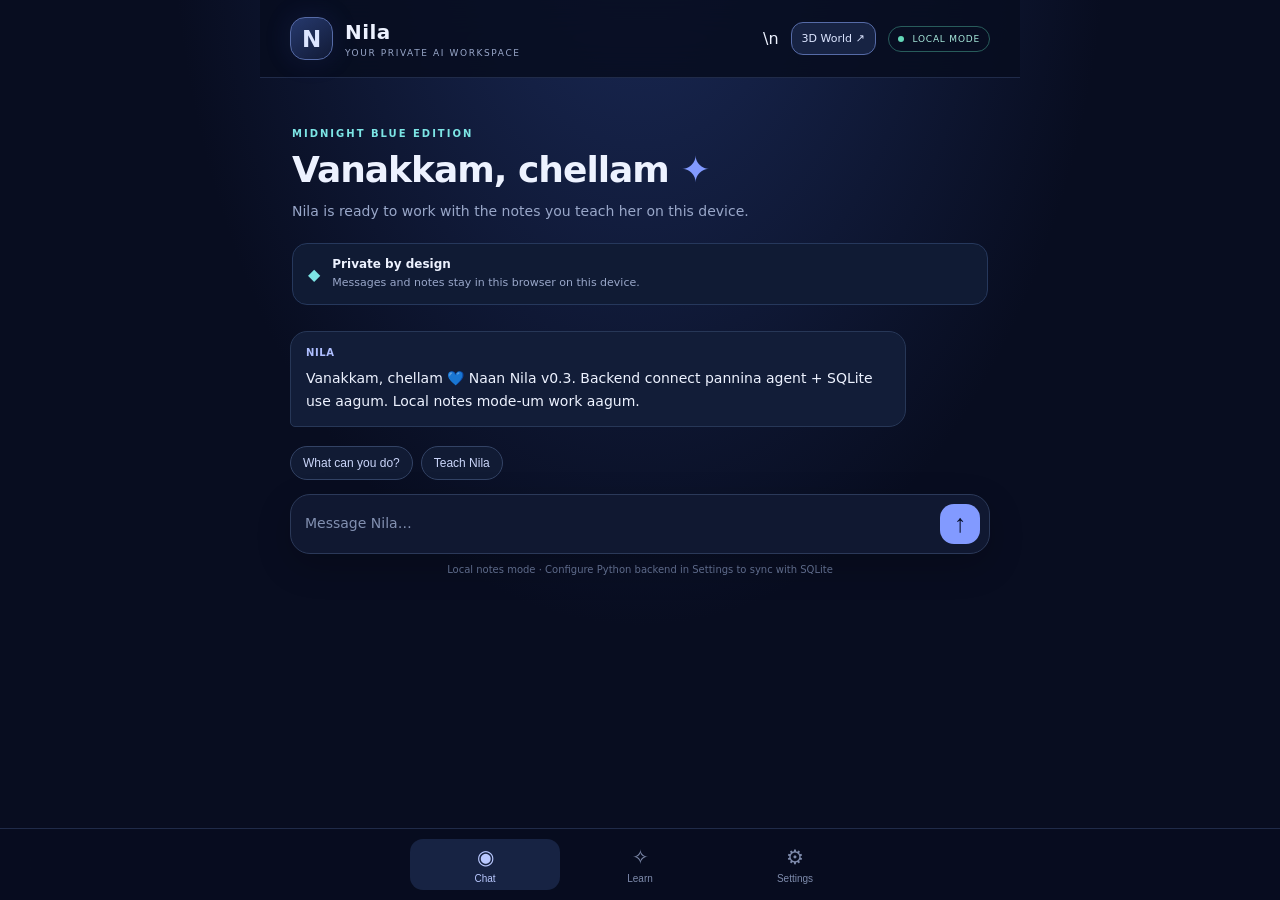
==== commit fec35a0f: "Add entry link to Nila 3D World" ====
--- a/index.html
+++ b/index.html
@@ -13,7 +13,7 @@
   <div class="app-shell">
     <header class="topbar">
       <div class="brand-mark" aria-hidden="true">N</div>
-      <div class="brand-copy"><h1>Nila</h1><p>YOUR PRIVATE AI WORKSPACE</p></div>
+      <div class="brand-copy"><h1>Nila</h1><p>YOUR PRIVATE AI WORKSPACE</p></div>\n      <a href="./world.html" style="color:#dce5ff;text-decoration:none;border:1px solid #566ba7;border-radius:12px;padding:9px 10px;font-size:11px;background:#172343">3D World ↗</a>
       <span class="status"><i></i> LOCAL MODE</span>
     </header>
     <div id="update-banner" class="update-banner" hidden role="status" aria-live="polite">
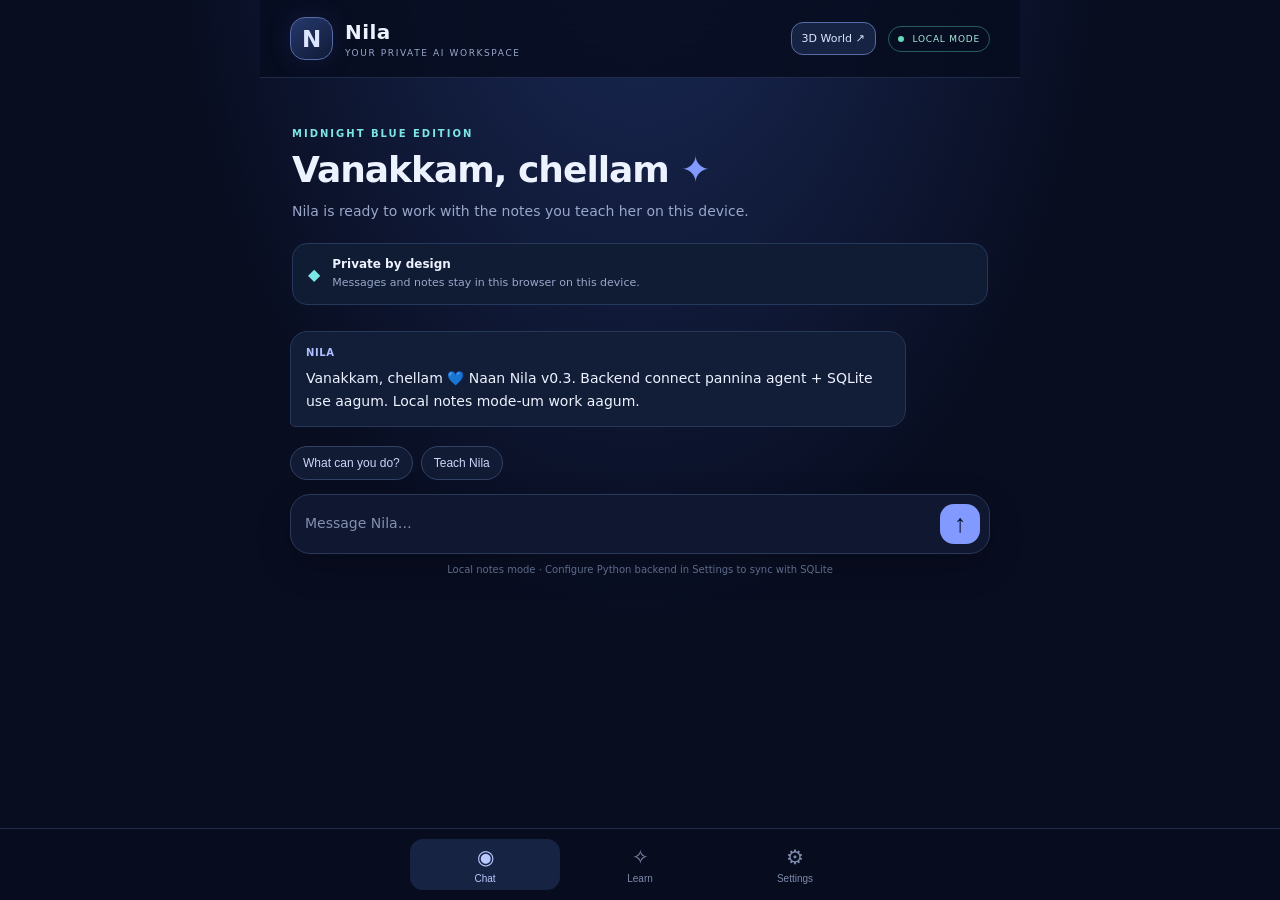
==== commit c9bbe5aa: "Fix formatting of 3D World navigation link" ====
--- a/index.html
+++ b/index.html
@@ -13,7 +13,8 @@
   <div class="app-shell">
     <header class="topbar">
       <div class="brand-mark" aria-hidden="true">N</div>
-      <div class="brand-copy"><h1>Nila</h1><p>YOUR PRIVATE AI WORKSPACE</p></div>\n      <a href="./world.html" style="color:#dce5ff;text-decoration:none;border:1px solid #566ba7;border-radius:12px;padding:9px 10px;font-size:11px;background:#172343">3D World ↗</a>
+      <div class="brand-copy"><h1>Nila</h1><p>YOUR PRIVATE AI WORKSPACE</p></div>
+      <a href="./world.html" style="color:#dce5ff;text-decoration:none;border:1px solid #566ba7;border-radius:12px;padding:9px 10px;font-size:11px;background:#172343">3D World ↗</a>
       <span class="status"><i></i> LOCAL MODE</span>
     </header>
     <div id="update-banner" class="update-banner" hidden role="status" aria-live="polite">
